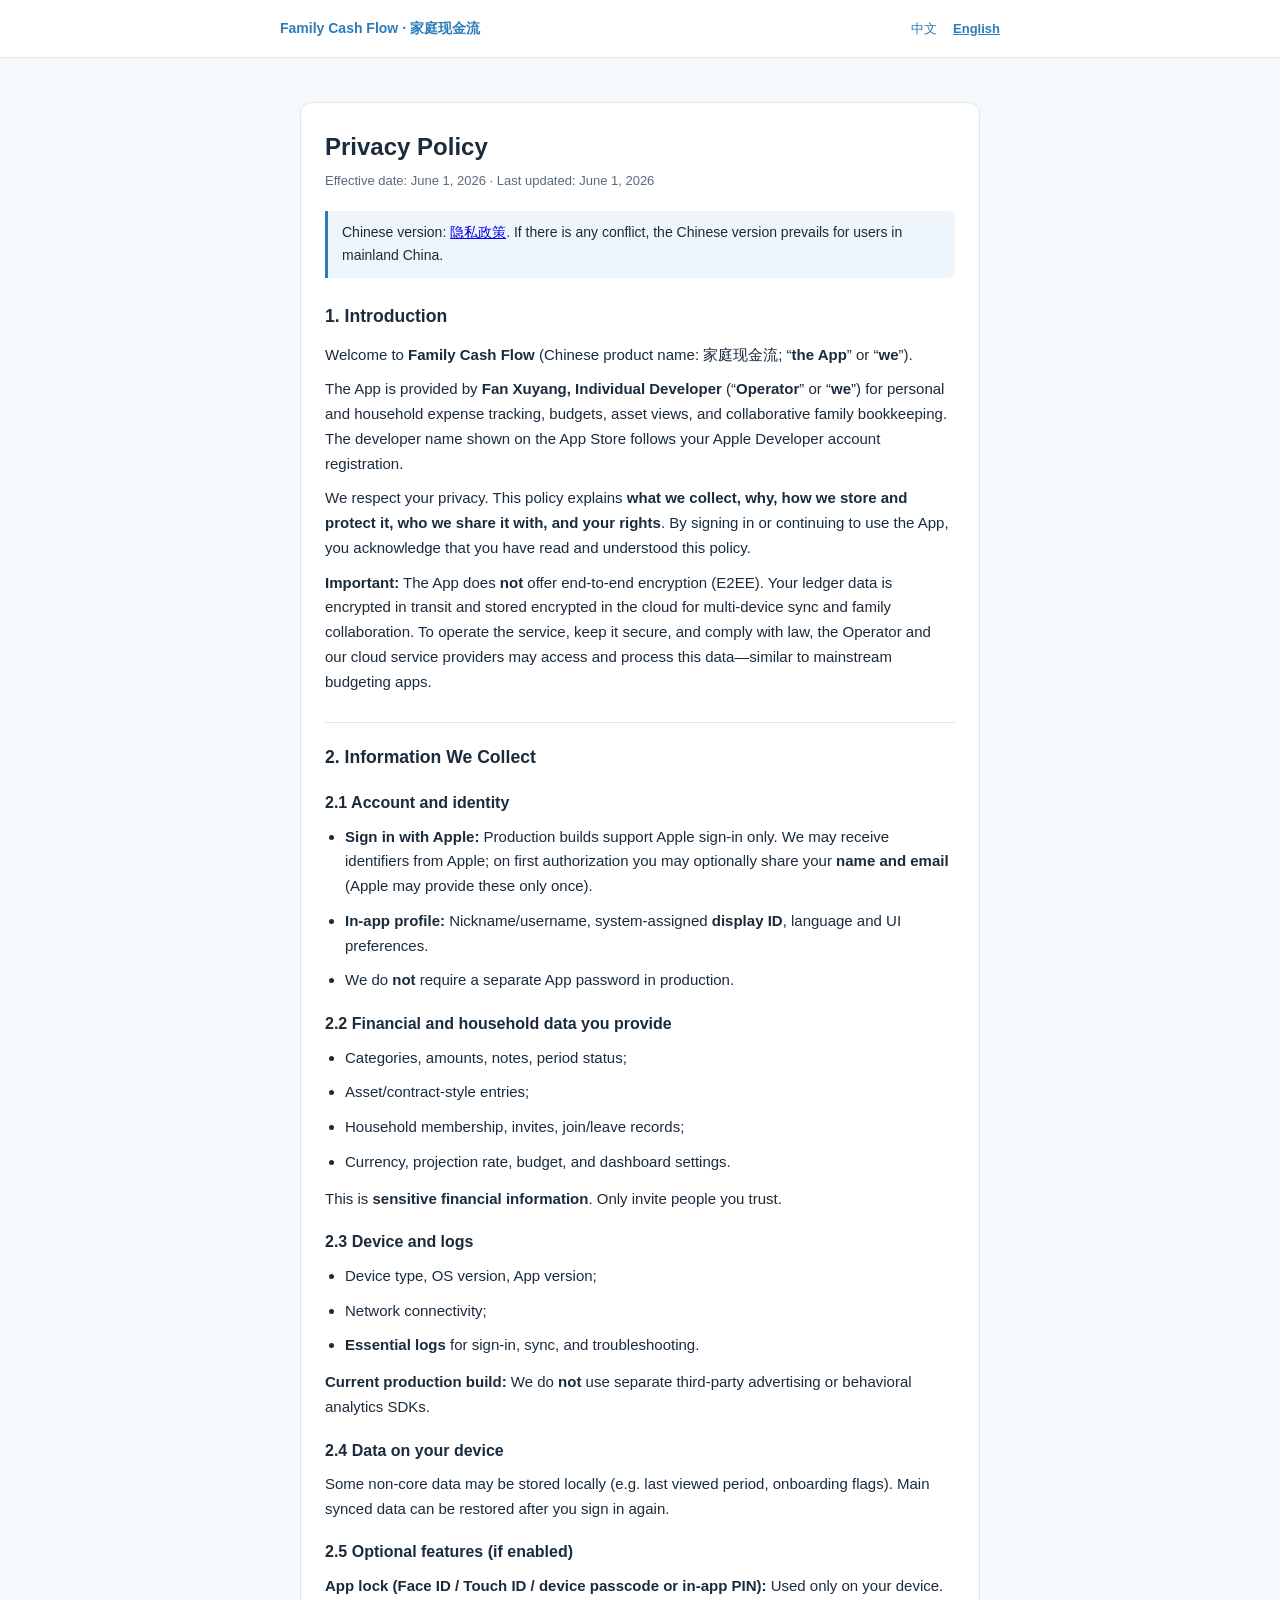
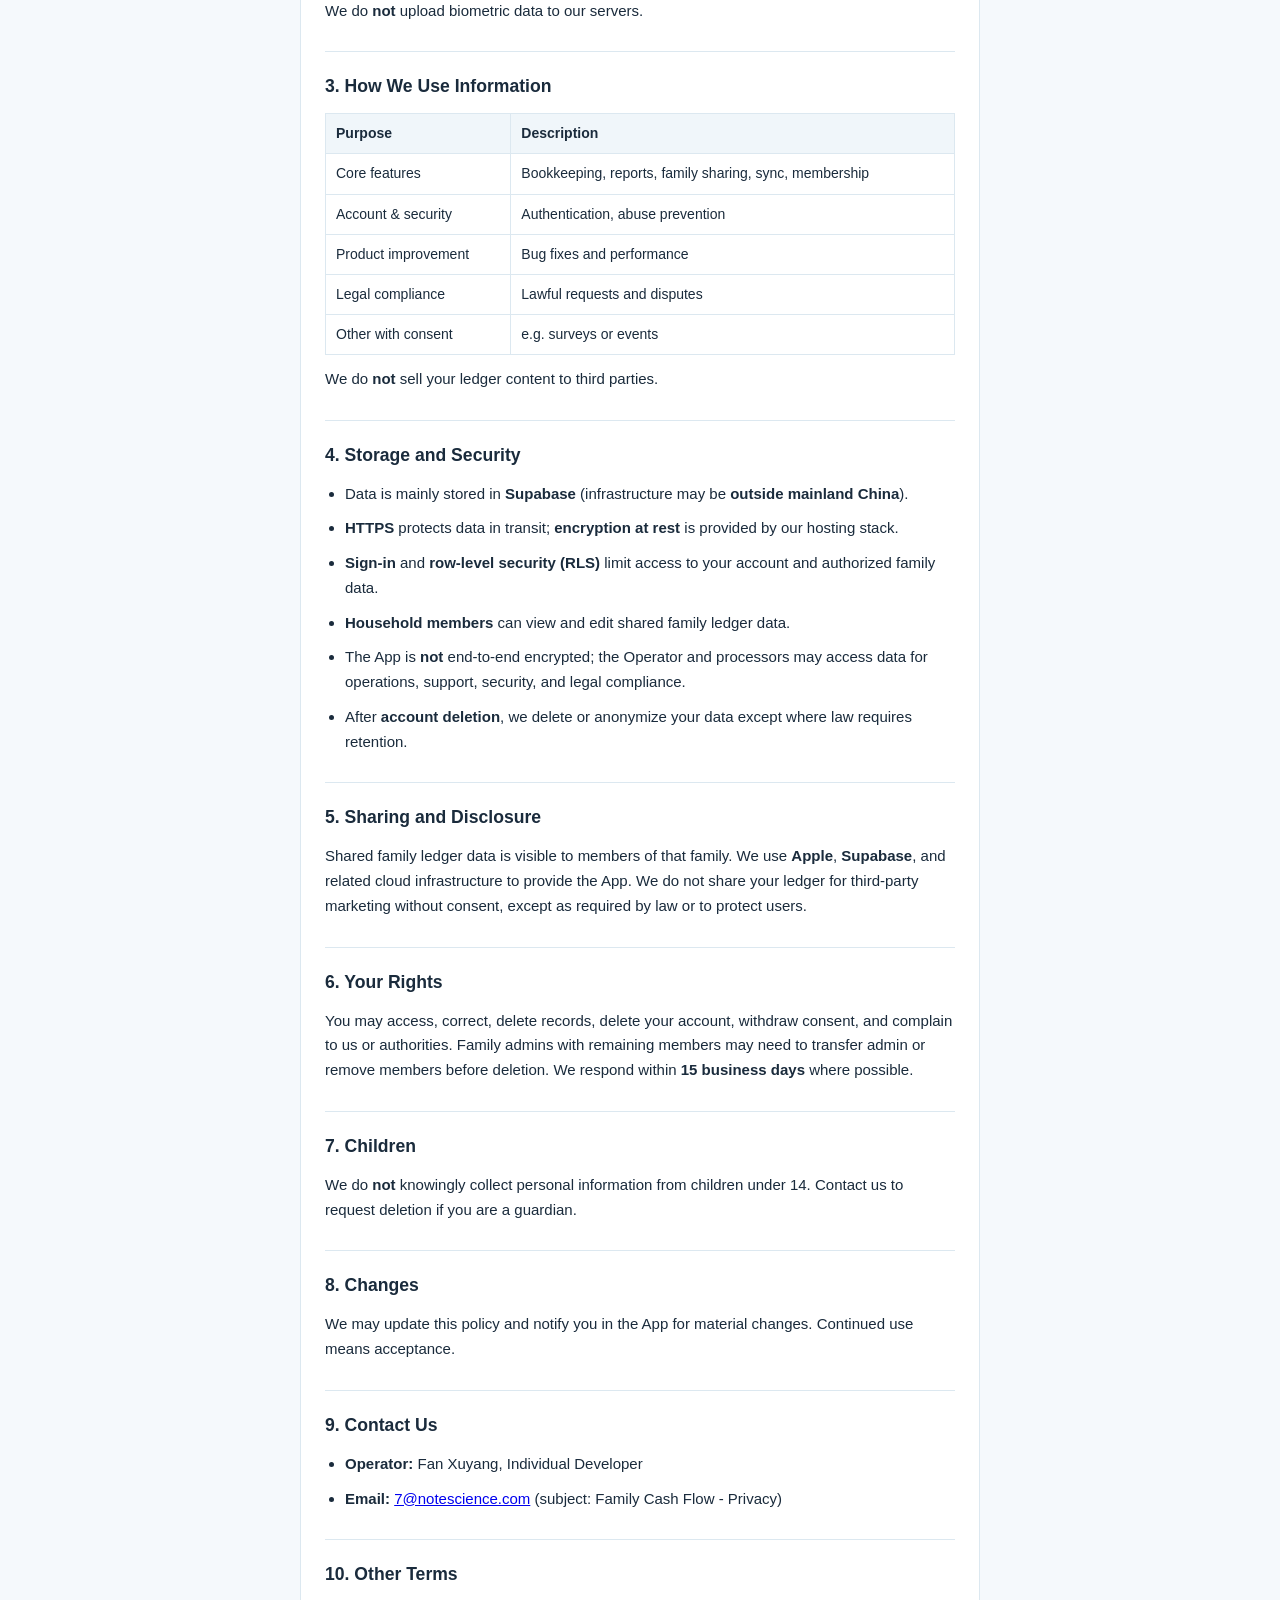
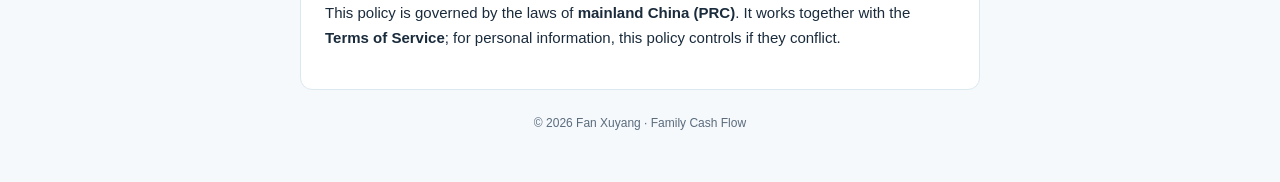
==== index.html @ 8106c6ad "Publish bilingual privacy policy static pages. For GitHub Pages and App Store Connect privacy URL.  " ====
<!DOCTYPE html>
<html lang="zh-CN">
<head>
  <meta charset="UTF-8">
  <meta name="viewport" content="width=device-width, initial-scale=1">
  <title>Family Cash Flow — Privacy Policy</title>
  <script>
    (function () {
      var lang = (navigator.language || '').toLowerCase();
      var target = lang.startsWith('zh') ? 'privacy-zh.html' : 'privacy-en.html';
      location.replace(target);
    })();
  </script>
</head>
<body>
  <p>Redirecting… <a href="privacy-zh.html">中文</a> · <a href="privacy-en.html">English</a></p>
</body>
</html>
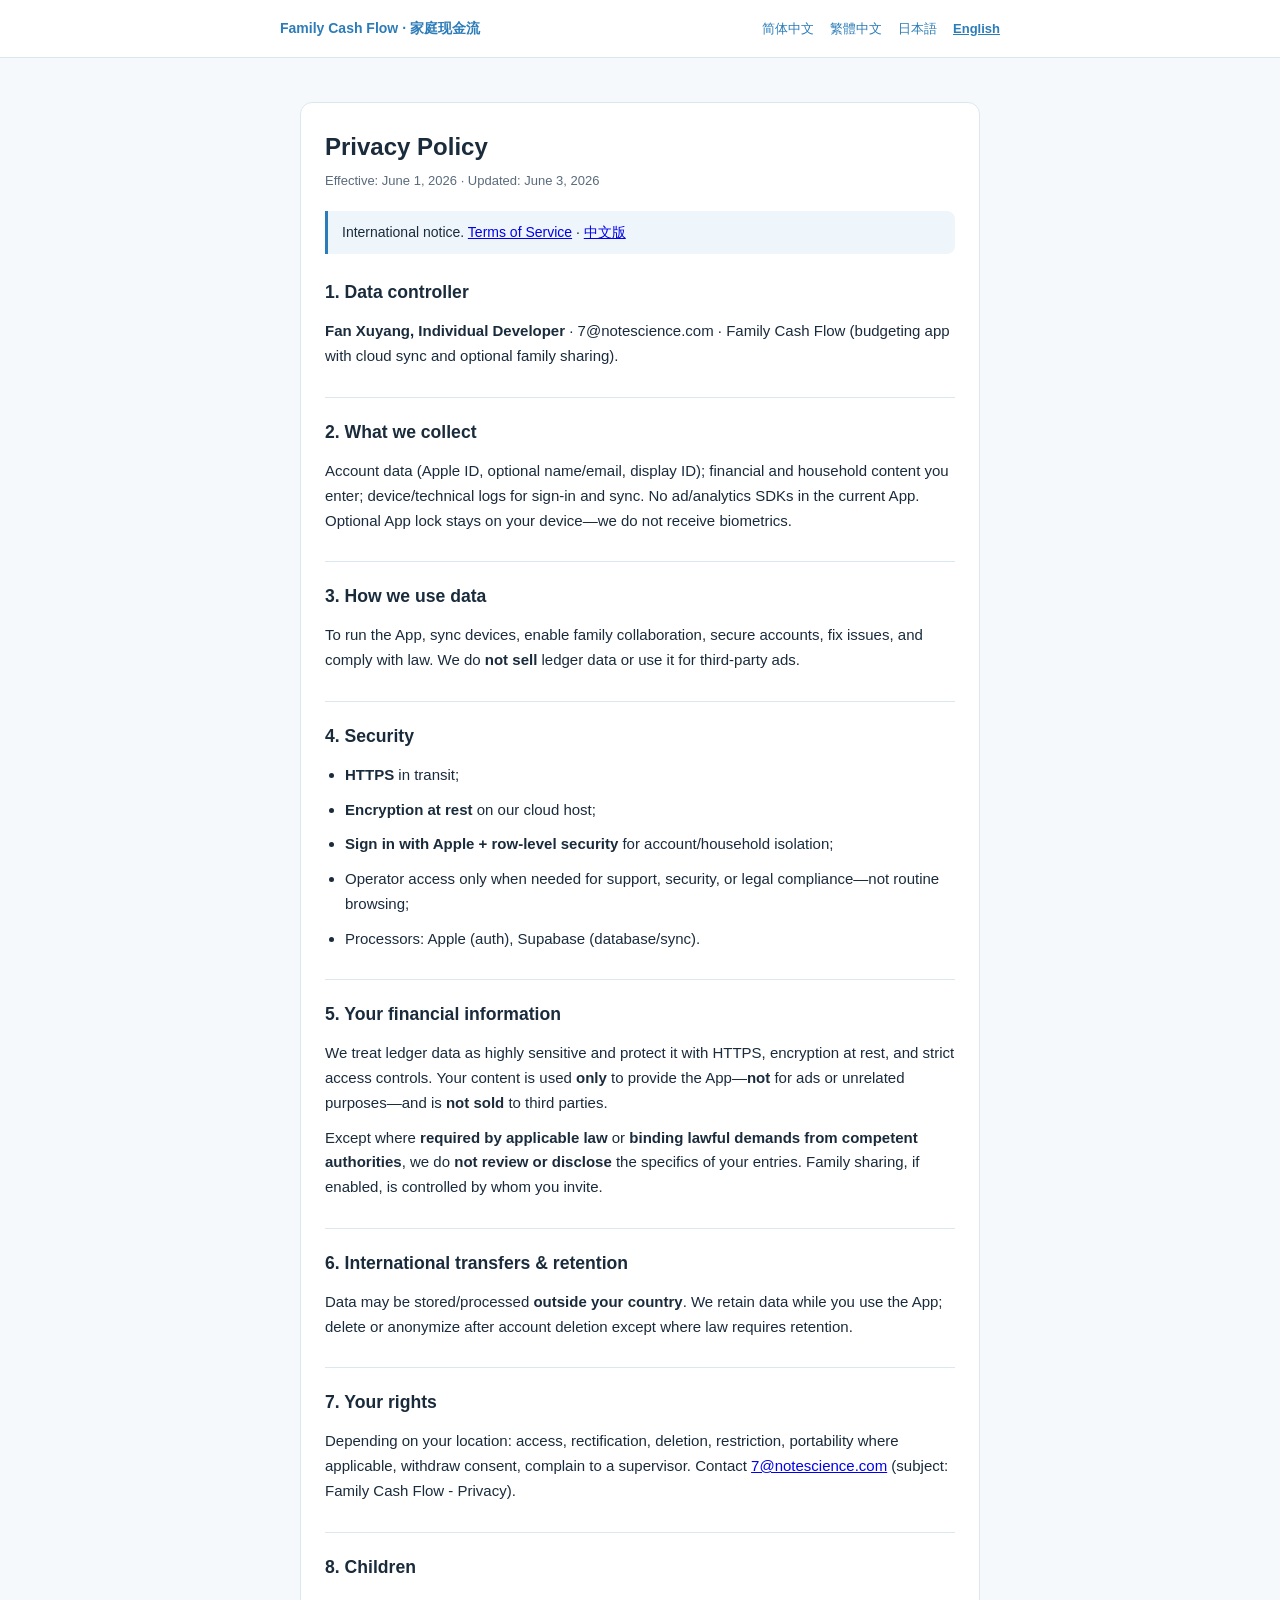
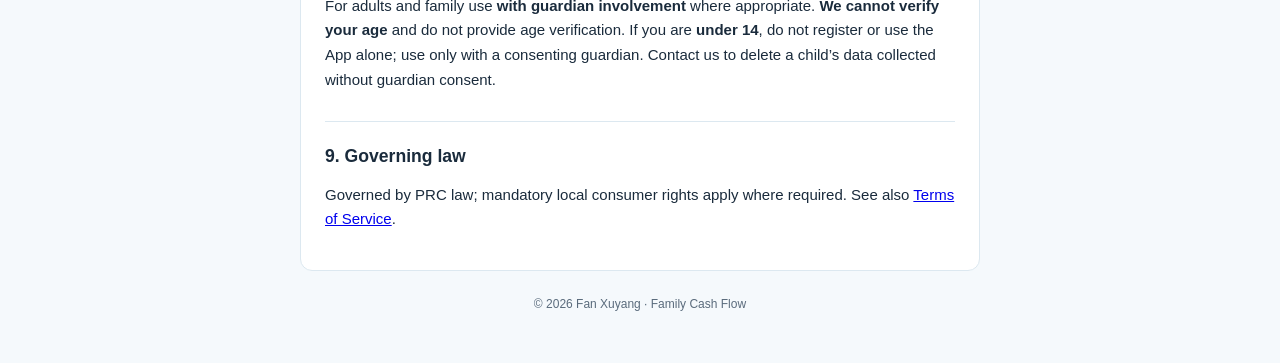
==== commit 7f323cc2: "新增繁體中文、日本語的隐私政策和服务条款 - privacy-zh-hant.html、terms-zh-hant.html：由简体版转成繁體（台湾用语），注明以简体中文版为准 - privacy-j" ====
--- a/index.html
+++ b/index.html
@@ -1,5 +1,5 @@
 <!DOCTYPE html>
-<html lang="zh-CN">
+<html lang="en">
 <head>
   <meta charset="UTF-8">
   <meta name="viewport" content="width=device-width, initial-scale=1">
@@ -7,12 +7,18 @@
   <script>
     (function () {
       var lang = (navigator.language || '').toLowerCase();
-      var target = lang.startsWith('zh') ? 'privacy-zh.html' : 'privacy-en.html';
+      var target = 'privacy-en.html';
+      if (lang.indexOf('zh') === 0) {
+        target = /-hans\b/.test(lang) ? 'privacy-zh.html'
+          : /-(hant|tw|hk|mo)\b/.test(lang) ? 'privacy-zh-hant.html' : 'privacy-zh.html';
+      } else if (lang.indexOf('ja') === 0) {
+        target = 'privacy-ja.html';
+      }
       location.replace(target);
     })();
   </script>
 </head>
 <body>
-  <p>Redirecting… <a href="privacy-zh.html">中文</a> · <a href="privacy-en.html">English</a></p>
+  <p>Redirecting… <a href="privacy-zh.html">简体中文</a> · <a href="privacy-zh-hant.html">繁體中文</a> · <a href="privacy-ja.html">日本語</a> · <a href="privacy-en.html">English</a></p>
 </body>
 </html>
